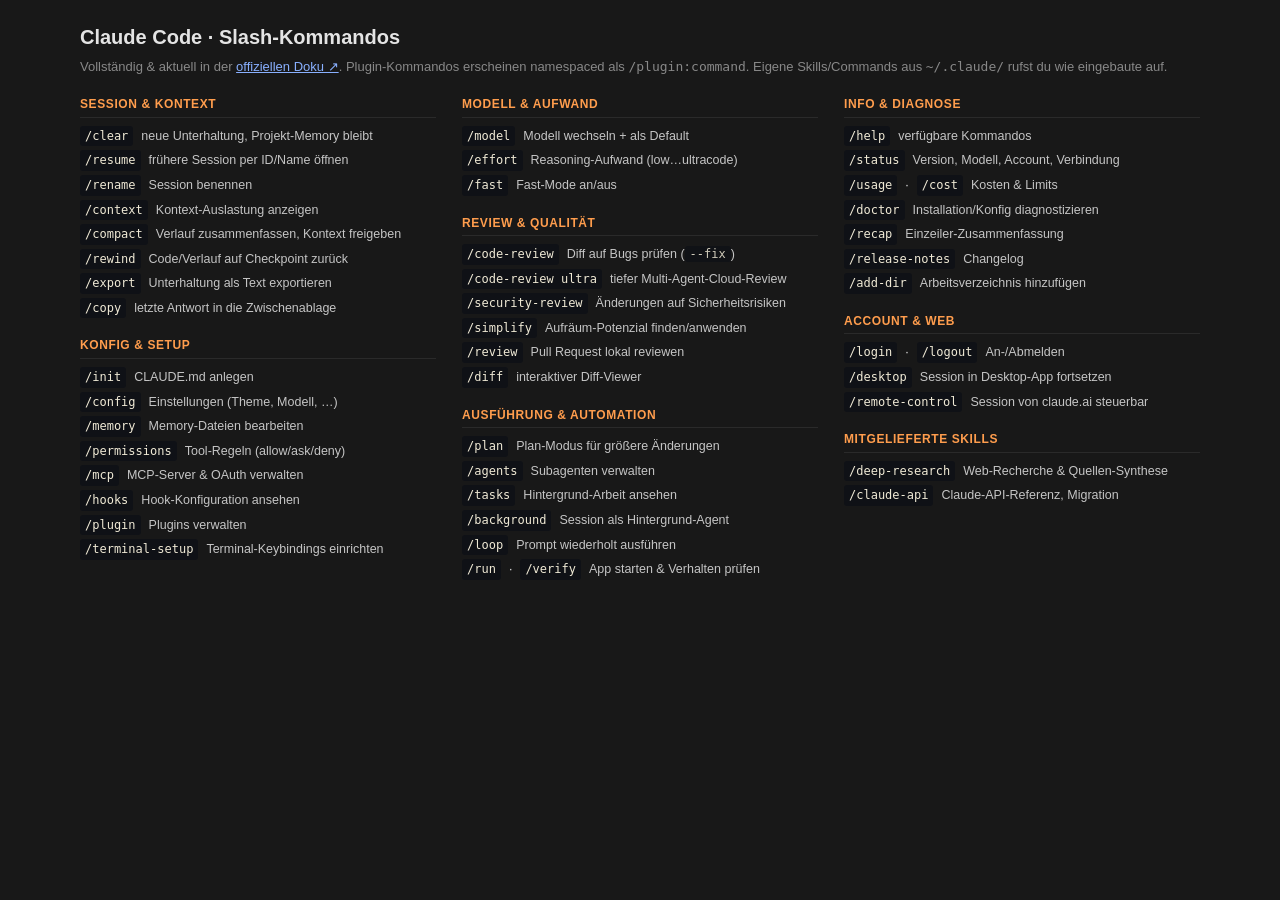
==== internal/srv/static/cheatsheet.html @ f9a64894 "Add per-session done marker with filter, and a slash-command cheatsheet tab" ====
<!doctype html>
<html lang="de">
<head>
<meta charset="utf-8">
<meta name="viewport" content="width=device-width, initial-scale=1">
<title>ccview · Claude Code Cheatsheet</title>
<link rel="stylesheet" href="style.css">
<style>
  body { padding: 22px 30px 40px; max-width: 1180px; margin: 0 auto; }
  h1 { font-size: 20px; margin: 0 0 4px; }
  .cheat-doc { font-size: 13px; color: var(--muted); margin: 0 0 18px; }
  .cheat-doc a { color: var(--link); }
  .cheat-cols { columns: 320px 3; column-gap: 26px; }
  .cheat-group { break-inside: avoid; margin: 0 0 16px; }
  .cheat-group h3 { font-size: 12px; text-transform: uppercase; letter-spacing: .05em;
    color: var(--prompt-accent); margin: 0 0 6px; border-bottom: 1px solid var(--border); padding-bottom: 3px; }
  .cheat-row { display: flex; gap: 8px; align-items: baseline; padding: 2px 0; font-size: 12.5px; }
  .cheat-row code { color: var(--strong-color); background: var(--code-bg); padding: 1px 5px;
    border-radius: 3px; white-space: nowrap; font-size: 12px; }
  .cheat-row span { color: var(--fg); opacity: .85; }
</style>
<script>document.documentElement.dataset.theme = localStorage.getItem("ccview.theme") || "dark";</script>
</head>
<body>
  <h1>Claude Code · Slash-Kommandos</h1>
  <p class="cheat-doc">Vollständig &amp; aktuell in der <a href="https://code.claude.com/docs/en/commands.md" target="_blank" rel="noopener">offiziellen Doku ↗</a>. Plugin-Kommandos erscheinen namespaced als <code>/plugin:command</code>. Eigene Skills/Commands aus <code>~/.claude/</code> rufst du wie eingebaute auf.</p>
  <div class="cheat-cols">
    <div class="cheat-group">
      <h3>Session &amp; Kontext</h3>
      <div class="cheat-row"><code>/clear</code><span>neue Unterhaltung, Projekt-Memory bleibt</span></div>
      <div class="cheat-row"><code>/resume</code><span>frühere Session per ID/Name öffnen</span></div>
      <div class="cheat-row"><code>/rename</code><span>Session benennen</span></div>
      <div class="cheat-row"><code>/context</code><span>Kontext-Auslastung anzeigen</span></div>
      <div class="cheat-row"><code>/compact</code><span>Verlauf zusammenfassen, Kontext freigeben</span></div>
      <div class="cheat-row"><code>/rewind</code><span>Code/Verlauf auf Checkpoint zurück</span></div>
      <div class="cheat-row"><code>/export</code><span>Unterhaltung als Text exportieren</span></div>
      <div class="cheat-row"><code>/copy</code><span>letzte Antwort in die Zwischenablage</span></div>
    </div>
    <div class="cheat-group">
      <h3>Konfig &amp; Setup</h3>
      <div class="cheat-row"><code>/init</code><span>CLAUDE.md anlegen</span></div>
      <div class="cheat-row"><code>/config</code><span>Einstellungen (Theme, Modell, …)</span></div>
      <div class="cheat-row"><code>/memory</code><span>Memory-Dateien bearbeiten</span></div>
      <div class="cheat-row"><code>/permissions</code><span>Tool-Regeln (allow/ask/deny)</span></div>
      <div class="cheat-row"><code>/mcp</code><span>MCP-Server &amp; OAuth verwalten</span></div>
      <div class="cheat-row"><code>/hooks</code><span>Hook-Konfiguration ansehen</span></div>
      <div class="cheat-row"><code>/plugin</code><span>Plugins verwalten</span></div>
      <div class="cheat-row"><code>/terminal-setup</code><span>Terminal-Keybindings einrichten</span></div>
    </div>
    <div class="cheat-group">
      <h3>Modell &amp; Aufwand</h3>
      <div class="cheat-row"><code>/model</code><span>Modell wechseln + als Default</span></div>
      <div class="cheat-row"><code>/effort</code><span>Reasoning-Aufwand (low…ultracode)</span></div>
      <div class="cheat-row"><code>/fast</code><span>Fast-Mode an/aus</span></div>
    </div>
    <div class="cheat-group">
      <h3>Review &amp; Qualität</h3>
      <div class="cheat-row"><code>/code-review</code><span>Diff auf Bugs prüfen (<code>--fix</code>)</span></div>
      <div class="cheat-row"><code>/code-review ultra</code><span>tiefer Multi-Agent-Cloud-Review</span></div>
      <div class="cheat-row"><code>/security-review</code><span>Änderungen auf Sicherheitsrisiken</span></div>
      <div class="cheat-row"><code>/simplify</code><span>Aufräum-Potenzial finden/anwenden</span></div>
      <div class="cheat-row"><code>/review</code><span>Pull Request lokal reviewen</span></div>
      <div class="cheat-row"><code>/diff</code><span>interaktiver Diff-Viewer</span></div>
    </div>
    <div class="cheat-group">
      <h3>Ausführung &amp; Automation</h3>
      <div class="cheat-row"><code>/plan</code><span>Plan-Modus für größere Änderungen</span></div>
      <div class="cheat-row"><code>/agents</code><span>Subagenten verwalten</span></div>
      <div class="cheat-row"><code>/tasks</code><span>Hintergrund-Arbeit ansehen</span></div>
      <div class="cheat-row"><code>/background</code><span>Session als Hintergrund-Agent</span></div>
      <div class="cheat-row"><code>/loop</code><span>Prompt wiederholt ausführen</span></div>
      <div class="cheat-row"><code>/run</code> · <code>/verify</code><span>App starten &amp; Verhalten prüfen</span></div>
    </div>
    <div class="cheat-group">
      <h3>Info &amp; Diagnose</h3>
      <div class="cheat-row"><code>/help</code><span>verfügbare Kommandos</span></div>
      <div class="cheat-row"><code>/status</code><span>Version, Modell, Account, Verbindung</span></div>
      <div class="cheat-row"><code>/usage</code> · <code>/cost</code><span>Kosten &amp; Limits</span></div>
      <div class="cheat-row"><code>/doctor</code><span>Installation/Konfig diagnostizieren</span></div>
      <div class="cheat-row"><code>/recap</code><span>Einzeiler-Zusammenfassung</span></div>
      <div class="cheat-row"><code>/release-notes</code><span>Changelog</span></div>
      <div class="cheat-row"><code>/add-dir</code><span>Arbeitsverzeichnis hinzufügen</span></div>
    </div>
    <div class="cheat-group">
      <h3>Account &amp; Web</h3>
      <div class="cheat-row"><code>/login</code> · <code>/logout</code><span>An-/Abmelden</span></div>
      <div class="cheat-row"><code>/desktop</code><span>Session in Desktop-App fortsetzen</span></div>
      <div class="cheat-row"><code>/remote-control</code><span>Session von claude.ai steuerbar</span></div>
    </div>
    <div class="cheat-group">
      <h3>Mitgelieferte Skills</h3>
      <div class="cheat-row"><code>/deep-research</code><span>Web-Recherche &amp; Quellen-Synthese</span></div>
      <div class="cheat-row"><code>/claude-api</code><span>Claude-API-Referenz, Migration</span></div>
    </div>
  </div>
</body>
</html>
---- internal/srv/static/style.css ----
/* ---------- Themes ---------- */
:root, [data-theme="dark"] {
  --bg: #181818;
  --fg: #e4e4e4;
  --muted: #888;
  --border: #2a2a2a;
  --user-bg: #1e212a;
  --user-border: #3a4458;
  --assistant-bg: #1c2421;
  --assistant-border: #2e4a3a;
  --tool-bg: #21222a;
  --tool-border: #3a3d4a;
  --tool-accent: #bda8f3;
  --result-bg: #14161b;
  --result-border: #282c36;
  --error-border: #7a3030;
  --error-badge-bg: #3a1818;
  --error-fg: #e37070;
  --success-fg: #7acb7a;
  --diff-minus: #d37070;
  --diff-plus: #7acb7a;
  --code-bg: #0f1116;
  --code-fg: #d6dae3;
  --panel-bg: #1f1f1f;
  --status-bg: #252525;
  --strong-color: #f0ead6;
  --link: #89b0ff;
  --highlight: #3a3a50;
  --prompt-accent: #ff9d4d;
  --assistant-accent: #4dd0d6;
}
[data-theme="light"] {
  --bg: #ffffff;
  --fg: #1a1a1a;
  --muted: #6a6a6a;
  --border: #e4e4e4;
  --user-bg: #f3f6fb;
  --user-border: #c8d5e8;
  --assistant-bg: #f3faf5;
  --assistant-border: #bbdac3;
  --tool-bg: #f3f3f7;
  --tool-border: #d4d8e0;
  --tool-accent: #6a3fcc;
  --result-bg: #fafafa;
  --result-border: #e0e0e0;
  --error-border: #e89090;
  --error-badge-bg: #fbe6e6;
  --error-fg: #a33030;
  --success-fg: #2e7d32;
  --diff-minus: #a33030;
  --diff-plus: #2e7d32;
  --code-bg: #f2f2f4;
  --code-fg: #2a2a2a;
  --panel-bg: #f7f7f7;
  --status-bg: #f0f0f0;
  --strong-color: #1a1a1a;
  --link: #2a5dc8;
  --highlight: #e8ecf5;
  --prompt-accent: #c2570c;
  --assistant-accent: #0e7c8a;
}
[data-theme="sepia"] {
  --bg: #f5edd6;
  --fg: #3b2e1e;
  --muted: #8a7758;
  --border: #d6c9a9;
  --user-bg: #ece2c4;
  --user-border: #c4a67e;
  --assistant-bg: #e8e2c4;
  --assistant-border: #a8a174;
  --tool-bg: #ecdfba;
  --tool-border: #c9b98a;
  --tool-accent: #6e4012;
  --result-bg: #efe6c8;
  --result-border: #c9b98a;
  --error-border: #b05050;
  --error-badge-bg: #e8cfc0;
  --error-fg: #8a2020;
  --success-fg: #4a6024;
  --diff-minus: #8a2020;
  --diff-plus: #4a6024;
  --code-bg: #e8dfc0;
  --code-fg: #3b2e1e;
  --panel-bg: #ece1be;
  --status-bg: #e6dcbe;
  --strong-color: #3b2e1e;
  --link: #7a3a10;
  --highlight: #d8c89a;
  --prompt-accent: #b14a0a;
  --assistant-accent: #1f6873;
}

/* ---------- Base ---------- */
:root { --toolbar-h: 36px; --favbar-h: 36px; --bottombar-h: 36px; --chrome-h: 72px; --sidebar-w: 220px; --notes-w: 380px; /* toolbar + favbar */ }
* { box-sizing: border-box; }
html, body { margin: 0; padding: 0; background: var(--bg); color: var(--fg); }
html { scroll-padding-top: calc(var(--chrome-h) + 12px); }
body {
  font: 14px/1.55 -apple-system, BlinkMacSystemFont, "Segoe UI", Roboto, sans-serif;
  transition: background 0.2s, color 0.2s;
}

/* ---------- Toolbar ---------- */
.toolbar {
  position: fixed; top: 0; left: 0; right: 0;
  height: var(--toolbar-h);
  display: flex; justify-content: space-between; align-items: center;
  gap: 12px;
  padding: 0 12px;
  background: var(--status-bg);
  border-bottom: 1px solid var(--border);
  z-index: 100;
  font-size: 11px;
}
.toolbar-left { display: flex; flex: 1; gap: 12px; align-items: center; }
.toolbar-center { display: flex; flex: 1; justify-content: center; align-items: center; }
.toolbar-right { display: flex; flex: 1; gap: 12px; align-items: center; justify-content: flex-end; position: relative; }

/* Burger menu */
.menu-toggle {
  background: transparent;
  border: 1px solid var(--border);
  color: var(--muted);
  padding: 3px 10px;
  border-radius: 4px;
  font-size: 14px;
  cursor: pointer;
  font-family: inherit;
  line-height: 1;
}
.menu-toggle:hover { color: var(--fg); border-color: var(--fg); }
.menu-toggle.open { color: var(--fg); border-color: var(--fg); }
.menu-items {
  position: absolute;
  top: calc(var(--toolbar-h) + 2px);
  right: 0;
  background: var(--status-bg);
  border: 1px solid var(--border);
  border-radius: 6px;
  box-shadow: 0 6px 16px rgba(0,0,0,0.25);
  min-width: 200px;
  z-index: 200;
  display: none;
}
.menu-items.open { display: block; }
.menu-items button {
  display: block;
  width: 100%;
  text-align: left;
  padding: 8px 14px;
  background: none;
  border: none;
  color: var(--fg);
  cursor: pointer;
  font-family: inherit;
  font-size: 12px;
}
.menu-items button:hover { background: var(--highlight); }
.menu-items .sep { height: 1px; background: var(--border); margin: 2px 0; }

.brand-stats { color: var(--muted); font-size: 10px; margin-left: 4px; }

/* Search bar */
.searchbar {
  position: fixed;
  top: calc(var(--chrome-h) + 2px);
  left: 240px;
  right: 24px;
  max-width: 620px;
  display: flex;
  align-items: center;
  gap: 8px;
  padding: 8px 12px;
  background: var(--status-bg);
  border: 1px solid var(--border);
  border-radius: 6px;
  z-index: 90;
  box-shadow: 0 6px 20px rgba(0,0,0,0.25);
}
.searchbar[hidden] { display: none; }
body.sp-collapsed .searchbar { left: 48px; }
.searchbar input {
  flex: 1;
  background: var(--bg);
  border: 1px solid var(--border);
  color: var(--fg);
  padding: 5px 10px;
  border-radius: 4px;
  font-family: inherit;
  font-size: 13px;
  outline: none;
}
.searchbar input:focus { border-color: var(--tool-accent); }
.searchbar .count { color: var(--muted); font-size: 11px; min-width: 70px; text-align: right; }
.searchbar button {
  background: none; border: 1px solid var(--border); color: var(--muted);
  cursor: pointer; font-size: 14px; padding: 2px 8px; border-radius: 3px;
  font-family: inherit; line-height: 1;
}
.searchbar button:hover { color: var(--fg); border-color: var(--fg); }

/* Jump-to-live pill */
.jump-live {
  position: fixed;
  bottom: calc(var(--bottombar-h) + 14px);
  right: 28px;
  background: var(--tool-accent);
  color: #111;
  border: none;
  padding: 8px 16px;
  border-radius: 999px;
  cursor: pointer;
  z-index: 90;
  font-size: 12px;
  font-weight: 600;
  font-family: inherit;
  box-shadow: 0 6px 16px rgba(0,0,0,0.3);
  display: none;
}
.jump-live.visible { display: block; }
[data-theme="light"] .jump-live { color: #fff; }
[data-theme="sepia"] .jump-live { color: #fff; }

/* Prompt filter input */
.prompt-filter {
  display: block;
  width: calc(100% - 16px);
  margin: 0 8px 8px 8px;
  padding: 4px 8px;
  background: var(--bg);
  border: 1px solid var(--border);
  color: var(--fg);
  border-radius: 4px;
  font-family: inherit;
  font-size: 11px;
  outline: none;
}
.prompt-filter:focus { border-color: var(--tool-accent); }

/* Modal (about) */
.modal { position: fixed; inset: 0; z-index: 300; }
.modal[hidden] { display: none; }
.modal-backdrop { position: absolute; inset: 0; background: rgba(0,0,0,0.55); }
.modal-body {
  position: relative;
  max-width: 440px;
  margin: 14vh auto 0;
  background: var(--bg);
  border: 1px solid var(--border);
  border-radius: 10px;
  padding: 22px 26px 18px;
  box-shadow: 0 20px 60px rgba(0,0,0,0.5);
}
.modal-body h2 { margin: 0 0 4px 0; font-size: 18px; }
.modal-body h2 .ver { color: var(--muted); font-size: 12px; font-weight: 400; margin-left: 6px; }
.modal-body p { margin: 10px 0; font-size: 13px; }
.modal-body ul { list-style: none; padding: 0; margin: 10px 0 14px 0; }
.modal-body ul li {
  margin: 4px 0;
  font-family: ui-monospace, SFMono-Regular, Menlo, Monaco, monospace;
  font-size: 12px;
}
.modal-body ul li a { color: var(--link); text-decoration: none; }
.modal-body ul li a:hover { text-decoration: underline; }
.modal-body .modal-license { color: var(--muted); font-size: 11px; margin-top: 14px; }
.modal-body .modal-close {
  margin-top: 12px;
  background: var(--tool-accent);
  color: #101010;
  border: none;
  padding: 6px 14px;
  border-radius: 4px;
  cursor: pointer;
  font-size: 12px;
  font-weight: 600;
  font-family: inherit;
}
[data-theme="light"] .modal-body .modal-close,
[data-theme="sepia"] .modal-body .modal-close { color: #fff; }
.brand { font-weight: 600; letter-spacing: 0.04em; color: var(--muted); }
.theme-switch { display: inline-flex; gap: 4px; }
.theme-switch button {
  background: transparent;
  border: 1px solid var(--border);
  color: var(--muted);
  padding: 3px 10px;
  border-radius: 4px;
  font-size: 11px;
  cursor: pointer;
  font-family: inherit;
  letter-spacing: 0.02em;
}
.theme-switch button:hover { color: var(--fg); border-color: var(--fg); }
.theme-switch button.active { color: var(--fg); background: var(--bg); border-color: var(--fg); }
.status { color: var(--muted); letter-spacing: 0.04em; }
.status.ok { color: var(--success-fg); }
.status.err { color: var(--error-fg); }

/* ---------- Side panel (prompt index) ---------- */
.sidepanel {
  position: fixed;
  top: var(--toolbar-h); left: 0; bottom: 0;
  width: var(--sidebar-w);
  background: var(--panel-bg);
  border-right: 1px solid var(--border);
  overflow-y: auto;
  padding: 10px 6px;
  font-size: 12px;
  transition: width 0.15s;
}
body.sp-collapsed .sidepanel { width: 28px; padding: 10px 2px; overflow: hidden; }
body.sp-collapsed .sidepanel h2,
body.sp-collapsed .sidepanel #promptList { display: none; }
.sidepanel-toggle {
  display: block;
  width: 100%;
  background: none;
  border: none;
  color: var(--muted);
  cursor: pointer;
  font-size: 14px;
  padding: 2px 0 8px 0;
  font-family: inherit;
  line-height: 1;
}
.sidepanel-toggle:hover { color: var(--fg); }
.sidepanel h2 {
  font-size: 10px;
  text-transform: uppercase;
  letter-spacing: 0.08em;
  color: var(--muted);
  margin: 0 0 8px 10px;
  font-weight: 600;
}
.sidepanel-tabs {
  display: flex;
  gap: 2px;
  padding: 0 6px 8px 6px;
  border-bottom: 1px solid var(--border);
  margin-bottom: 6px;
}
.sidepanel-tabs button {
  flex: 1;
  background: transparent;
  border: 1px solid var(--border);
  color: var(--muted);
  padding: 4px 6px;
  border-radius: 4px;
  font-size: 10px;
  cursor: pointer;
  font-family: inherit;
  letter-spacing: 0.04em;
  text-transform: uppercase;
}
.sidepanel-tabs button:hover { color: var(--fg); }
.sidepanel-tabs button.active {
  color: var(--fg);
  background: var(--bg);
  border-color: var(--fg);
}
.session-item {
  display: block;
  padding: 6px 10px;
  color: var(--fg);
  text-decoration: none;
  border-radius: 4px;
  font-size: 11px;
  line-height: 1.4;
  margin-bottom: 4px;
  border: 1px solid transparent;
}
.session-item { cursor: pointer; }
.session-item:hover { background: var(--highlight); }
.session-item.current { border-color: var(--tool-accent); }
.session-item.today { box-shadow: 0 0 0 1px var(--success-fg) inset; }
.session-item.today.current { box-shadow: 0 0 0 1px var(--tool-accent) inset; }
.session-item .session-id {
  font-family: ui-monospace, SFMono-Regular, Menlo, Monaco, monospace;
  color: var(--muted);
  font-size: 10px;
  display: flex; justify-content: space-between;
}
.session-item .session-id .current-badge {
  color: var(--tool-accent);
  font-weight: 600;
}
.session-item .session-preview {
  margin-top: 2px;
  white-space: nowrap;
  overflow: hidden;
  text-overflow: ellipsis;
}
.session-item .session-date {
  color: var(--muted);
  font-size: 10px;
  margin-top: 2px;
}
body.sp-collapsed .sidepanel-tabs { display: none; }

/* ---------- Favorites bar ---------- */
.favbar {
  position: fixed;
  top: var(--toolbar-h);
  left: var(--sidebar-w);
  right: 0;
  height: var(--favbar-h);
  display: flex;
  gap: 6px;
  padding: 4px 10px;
  background: var(--panel-bg);
  border-bottom: 1px solid var(--border);
  z-index: 50;
  overflow-x: auto;
  align-items: center;
  transition: left 0.15s;
}
body.sp-collapsed .favbar { left: 28px; }
.favbar-empty { color: var(--muted); font-size: 11px; font-style: italic; }
.fav-chip {
  display: inline-flex;
  align-items: center;
  gap: 6px;
  padding: 3px 4px 3px 10px;
  background: var(--tool-bg);
  border: 1px solid var(--tool-border);
  border-radius: 999px;
  font-size: 11px;
  cursor: pointer;
  white-space: nowrap;
  max-width: 240px;
  flex: 0 0 auto;
}
.fav-chip:hover { border-color: var(--fg); }
.fav-chip.active { border-color: var(--tool-accent); background: var(--bg); }
.fav-chip.updated {
  background: #c8f0c8;
  color: #1a1a1a;
  border-color: #6fb96f;
}
[data-theme="light"] .fav-chip.updated { background: #d6f5d6; }
[data-theme="sepia"] .fav-chip.updated { background: #d0e8a8; color: #3b2e1e; border-color: #7a9a48; }
.fav-chip .fav-short {
  font-family: ui-monospace, SFMono-Regular, Menlo, Monaco, monospace;
  color: var(--muted);
}
.fav-chip.updated .fav-short { color: #2a2a2a; }
.fav-chip .fav-body {
  overflow: hidden;
  text-overflow: ellipsis;
  max-width: 140px;
}
.fav-chip .fav-unpin {
  background: none;
  border: none;
  color: var(--muted);
  cursor: pointer;
  font-size: 14px;
  padding: 0 4px;
  line-height: 1;
  border-radius: 50%;
}
.fav-chip .fav-unpin:hover { color: var(--error-fg); background: rgba(0,0,0,0.08); }
[data-theme="light"] .fav-chip .fav-unpin:hover { background: rgba(0,0,0,0.06); }

/* Pin + main buttons on session-item */
.session-item { position: relative; padding-right: 52px; }
.session-item .pin-btn,
.session-item .main-btn {
  position: absolute;
  top: 4px;
  background: none;
  border: none;
  color: var(--muted);
  cursor: pointer;
  font-size: 14px;
  line-height: 1;
  padding: 2px 4px;
  border-radius: 3px;
}
.session-item .pin-btn  { right: 6px; }
.session-item .main-btn { right: 30px; }
.session-item .pin-btn:hover  { color: var(--tool-accent); }
.session-item .main-btn:hover { color: #5bb6e8; }
.session-item .pin-btn.pinned { color: var(--tool-accent); }
.session-item .main-btn.active { color: #5bb6e8; }
.session-item.is-main {
  border-color: #5bb6e8;
  box-shadow: 0 0 0 1px #5bb6e8 inset;
}

/* ---------- Hover popup ---------- */
.popup {
  position: fixed;
  background: var(--status-bg);
  color: var(--fg);
  border: 1px solid var(--border);
  padding: 10px 12px;
  border-radius: 6px;
  box-shadow: 0 6px 20px rgba(0,0,0,0.25);
  max-width: 420px;
  min-width: 220px;
  font-size: 12px;
  line-height: 1.5;
  z-index: 200;
  pointer-events: none;
  white-space: pre-wrap;
  word-break: break-word;
  display: none;
}
.popup.visible { display: block; }
.popup .popup-meta {
  color: var(--muted);
  font-size: 10px;
  text-transform: uppercase;
  letter-spacing: 0.06em;
  margin-bottom: 6px;
  display: flex;
  justify-content: space-between;
}
.popup .popup-body { color: var(--fg); }
.popup .popup-cmd {
  margin-top: 8px;
  padding: 6px 8px;
  background: var(--code-bg);
  border: 1px solid var(--border);
  border-radius: 4px;
  font-family: ui-monospace, SFMono-Regular, Menlo, Monaco, monospace;
  font-size: 11px;
  color: var(--code-fg);
}

/* Session-item refinements for the flat multi-project list */
.session-item .session-project {
  color: var(--muted);
  font-size: 10px;
  font-family: ui-monospace, SFMono-Regular, Menlo, Monaco, monospace;
  margin-top: 2px;
  white-space: nowrap;
  overflow: hidden;
  text-overflow: ellipsis;
}
.session-item.same-project .session-project { color: var(--tool-accent); }
.sidepanel-item {
  display: block;
  padding: 5px 10px;
  color: var(--fg);
  text-decoration: none;
  border-radius: 4px;
  white-space: nowrap;
  overflow: hidden;
  text-overflow: ellipsis;
  font-family: ui-monospace, SFMono-Regular, Menlo, Monaco, monospace;
  font-size: 11px;
  line-height: 1.5;
}
.sidepanel-item:hover { background: var(--highlight); }
.sidepanel-item .num { color: var(--muted); margin-right: 8px; }
.sidepanel-empty { color: var(--muted); padding: 10px; font-style: italic; font-size: 11px; }

/* ---------- Events ---------- */
.container {
  max-width: 860px;
  margin: 0 auto 0 var(--sidebar-w);
  padding: calc(var(--chrome-h) + 12px) 24px calc(var(--bottombar-h) + 32px);
  transition: margin-left 0.15s;
}
body.sp-collapsed .container { margin-left: 28px; }

/* Bottom command bar */
.bottombar {
  position: fixed;
  bottom: 0; left: var(--sidebar-w); right: 0;
  height: var(--bottombar-h);
  display: flex;
  gap: 6px;
  padding: 0 12px;
  background: var(--status-bg);
  border-top: 1px solid var(--border);
  align-items: center;
  z-index: 80;
  font-size: 11px;
  transition: left 0.15s;
}
body.sp-collapsed .bottombar { left: 28px; }
.bottombar button {
  background: transparent;
  border: 1px solid var(--border);
  color: var(--muted);
  padding: 3px 10px;
  border-radius: 4px;
  font-size: 11px;
  cursor: pointer;
  font-family: inherit;
  line-height: 1;
}
.bottombar button:hover { color: var(--fg); border-color: var(--fg); }
.bottombar button.active { color: var(--tool-accent); border-color: var(--tool-accent); }
.bottombar .spacer { flex: 1; }
.bottombar .hint { color: var(--muted); font-size: 10px; }
.event {
  margin-bottom: 22px;
  padding: 14px 18px;
  border-radius: 10px;
  border: 1px solid var(--border);
  scroll-margin-top: calc(var(--chrome-h) + 12px);
}
.event.user { background: var(--user-bg); border-color: var(--user-border); }
.event.assistant { background: var(--assistant-bg); border-color: var(--assistant-border); }
.event.user.prompt {
  border-left: 6px solid var(--prompt-accent);
  padding-left: 12px;
}
.event.user.prompt .event-label {
  color: var(--prompt-accent);
  font-weight: 700;
}
.event.user.tool-context {
  background: var(--result-bg);
  border-color: var(--border);
  opacity: 0.9;
}
.event.user.tool-context .event-label {
  color: var(--muted);
  font-style: italic;
  text-transform: none;
  letter-spacing: 0;
}
.event.assistant {
  border-left: 6px solid var(--assistant-accent);
  padding-left: 12px;
}
.event.assistant .event-label {
  color: var(--assistant-accent);
  font-weight: 700;
}
.event-header {
  font-size: 10px;
  color: var(--muted);
  text-transform: uppercase;
  letter-spacing: 0.08em;
  margin-bottom: 10px;
  display: flex;
  justify-content: space-between;
  align-items: center;
  gap: 8px;
}
.event-label { flex: 0 0 auto; }
.event-header .prompt-num {
  color: var(--tool-accent);
  font-weight: 700;
  font-family: ui-monospace, SFMono-Regular, Menlo, Monaco, monospace;
  margin-right: 6px;
}
.event-header .event-right {
  display: flex;
  align-items: center;
  gap: 8px;
  flex: 0 0 auto;
}
.event-copy {
  background: transparent;
  border: 1px solid transparent;
  color: var(--muted);
  cursor: pointer;
  font-size: 10px;
  letter-spacing: 0.04em;
  text-transform: uppercase;
  padding: 2px 6px;
  border-radius: 3px;
  font-family: inherit;
  line-height: 1;
}
.event-copy:hover { color: var(--fg); border-color: var(--border); }
.event-copy.copied { color: var(--success-fg); border-color: var(--success-fg); }

.block { margin: 10px 0; }
.block:first-child { margin-top: 0; }
.block:last-child { margin-bottom: 0; }

.block.text, .block.user_prompt {
  white-space: pre-wrap;
  word-break: break-word;
}
.block.text p, .block.user_prompt p { margin: 0.5em 0; }
.block.text p:first-child, .block.user_prompt p:first-child { margin-top: 0; }
.block.text p:last-child, .block.user_prompt p:last-child { margin-bottom: 0; }

.block.text code, .block.user_prompt code, .block.thinking code {
  font-family: ui-monospace, SFMono-Regular, Menlo, Monaco, monospace;
  font-size: 12.5px;
  background: var(--code-bg);
  border: 1px solid var(--border);
  border-radius: 4px;
  padding: 1px 5px;
}
.block.text pre, .block.user_prompt pre, .block.thinking pre {
  background: var(--code-bg);
  border: 1px solid var(--border);
  border-radius: 6px;
  padding: 10px 12px;
  overflow-x: auto;
  margin: 10px 0;
  font-family: ui-monospace, SFMono-Regular, Menlo, Monaco, monospace;
  font-size: 12.5px;
  color: var(--code-fg);
}
.block.text pre code, .block.user_prompt pre code, .block.thinking pre code {
  background: none; border: none; padding: 0; font-size: inherit;
}

/* Markdown elements inside text / user_prompt blocks */
.block.text h1, .block.user_prompt h1,
.block.text h2, .block.user_prompt h2,
.block.text h3, .block.user_prompt h3,
.block.text h4, .block.user_prompt h4,
.block.text h5, .block.user_prompt h5,
.block.text h6, .block.user_prompt h6 {
  font-weight: 600;
  margin: 0.6em 0 0.3em 0;
  line-height: 1.3;
}
.block.text h1, .block.user_prompt h1 { font-size: 1.35em; }
.block.text h2, .block.user_prompt h2 { font-size: 1.2em; }
.block.text h3, .block.user_prompt h3 { font-size: 1.08em; }
.block.text h4, .block.user_prompt h4,
.block.text h5, .block.user_prompt h5,
.block.text h6, .block.user_prompt h6 { font-size: 1em; }
.block.text :first-child, .block.user_prompt :first-child { margin-top: 0; }
.block.text :last-child, .block.user_prompt :last-child { margin-bottom: 0; }
.block.text ul, .block.text ol,
.block.user_prompt ul, .block.user_prompt ol {
  margin: 0.4em 0;
  padding-left: 24px;
}
.block.text li, .block.user_prompt li { margin: 0.2em 0; }
.block.text blockquote, .block.user_prompt blockquote {
  border-left: 3px solid var(--border);
  margin: 0.5em 0;
  padding: 2px 12px;
  color: var(--muted);
}
.block.text a, .block.user_prompt a { color: var(--link); }
.block.text hr, .block.user_prompt hr {
  border: none;
  border-top: 1px solid var(--border);
  margin: 0.8em 0;
}
.block.text del, .block.user_prompt del { color: var(--muted); }

.block.thinking {
  opacity: 0.65;
  font-style: italic;
  border-left: 2px solid var(--muted);
  padding-left: 12px;
  font-size: 13px;
  white-space: pre-wrap;
  word-break: break-word;
}

.block.tool_use {
  background: var(--tool-bg);
  border: 1px solid var(--tool-border);
  border-radius: 8px;
  padding: 10px 12px;
  font-family: ui-monospace, SFMono-Regular, Menlo, Monaco, monospace;
  font-size: 12.5px;
}
.block.tool_use .tool-name {
  color: var(--tool-accent);
  font-weight: 600;
  margin-bottom: 6px;
  font-size: 12px;
  letter-spacing: 0.02em;
}
.block.tool_use pre { margin: 0; white-space: pre-wrap; word-break: break-word; color: var(--code-fg); }
.block.tool_use .kv { color: var(--muted); }
.block.tool_use .diff-minus { color: var(--diff-minus); }
.block.tool_use .diff-plus { color: var(--diff-plus); }

.block.tool_result {
  background: var(--result-bg);
  border: 1px solid var(--result-border);
  border-radius: 8px;
  padding: 10px 12px;
  font-family: ui-monospace, SFMono-Regular, Menlo, Monaco, monospace;
  font-size: 12.5px;
  color: var(--code-fg);
}
.block.tool_result pre { margin: 0; white-space: pre-wrap; word-break: break-word; color: inherit; }
.block.tool_result.is-error { border-color: var(--error-border); }
.block.tool_result .error-badge {
  display: inline-block;
  margin-bottom: 4px;
  padding: 1px 6px;
  background: var(--error-badge-bg);
  color: var(--error-fg);
  border-radius: 3px;
  font-size: 10px;
  text-transform: uppercase;
  letter-spacing: 0.05em;
}

/* ---------- Per-block clamp ---------- */
.block-content { position: relative; }
.block-content.clamped {
  max-height: calc(var(--clamp-lines, 3) * 1.55em);
  overflow: hidden;
}
.block.tool_use .block-content.clamped,
.block.tool_result .block-content.clamped {
  /* extra slack for blocks with vertical padding around content */
  max-height: calc(var(--clamp-lines, 3) * 1.55em + 0.4em);
}
.more-btn {
  display: inline-block;
  margin-top: 6px;
  background: transparent;
  border: 1px solid var(--border);
  color: var(--muted);
  cursor: pointer;
  padding: 1px 8px;
  border-radius: 3px;
  font-size: 10px;
  font-family: inherit;
  letter-spacing: 0.04em;
  text-transform: uppercase;
  line-height: 1.6;
}
.more-btn:hover { color: var(--fg); border-color: var(--fg); }

.empty {
  color: var(--muted); text-align: center; margin-top: 60px;
  font-style: italic;
}
strong { color: var(--strong-color); }
a { color: var(--link); }

@media (max-width: 720px) {
  .sidepanel { position: static; width: auto; height: 160px; border-right: none; border-bottom: 1px solid var(--border); margin-top: 40px; }
  .container { margin-left: auto; padding-top: 12px; }
}

/* prompt sort toggle */
.sort-toggle {
  background: none; border: none; cursor: pointer; color: inherit;
  font-size: 0.8em; opacity: 0.55; padding: 0 4px; vertical-align: middle;
  line-height: 1;
}
.sort-toggle:hover { opacity: 0.9; }
.sort-toggle.active { opacity: 1; font-weight: bold; }
#promptList.reversed { display: flex; flex-direction: column-reverse; }

/* prompt panel head: title + sort toggle on one row */
.panel-head { display: flex; align-items: center; gap: 6px; }
.panel-head h2 { margin: 0; }

/* copy session id button */
.session-copyid { background:none; border:none; cursor:pointer; color:inherit; opacity:0.45; font-size:0.85em; padding:0 3px; }
.session-copyid:hover { opacity:1; }

/* session context menu */
.ctxmenu { position: fixed; z-index: 1000; background: var(--panel-bg); color: var(--fg); border: 1px solid var(--border); border-radius: 6px; padding: 4px; min-width: 160px; box-shadow: 0 6px 20px rgba(0,0,0,.45); display: flex; flex-direction: column; }
.ctxmenu button { background: none; border: none; text-align: left; padding: 6px 10px; cursor: pointer; color: inherit; border-radius: 4px; font-size: 0.92em; }
.ctxmenu button:hover { background: var(--border); }
.session-named { font-style: italic; }

/* fix: hidden attribute must win over display:flex */
.ctxmenu[hidden] { display: none; }

/* mini-burger per session (appears on hover/focus) */
.session-item { position: relative; }
.session-burger {
  position: absolute; top: 4px; right: 6px;
  background: var(--panel-bg); border: 1px solid var(--border);
  cursor: pointer; color: var(--fg); opacity: 0;
  font-size: 11px; line-height: 1; padding: 1px 5px; border-radius: 3px;
  transition: opacity .12s;
}
.session-item:hover .session-burger,
.session-item.current .session-burger { opacity: 0.65; }
.session-burger:hover { opacity: 1; }

/* context menu separator */
.ctxmenu .ctxsep { height: 1px; background: var(--border); margin: 4px 2px; }

/* sidebar resize handle */
.sidebar-resize {
  position: fixed; top: var(--toolbar-h); bottom: 0;
  left: calc(var(--sidebar-w) - 3px); width: 6px;
  cursor: col-resize; z-index: 60; transition: background .1s;
}
.sidebar-resize:hover { background: var(--tool-accent); opacity: .5; }
body.sp-collapsed .sidebar-resize { display: none; }

/* session groups */
.session-group-head { display:flex; align-items:center; gap:6px; padding:4px 8px; margin-top:8px;
  font-size:10px; text-transform:uppercase; letter-spacing:.05em; color:var(--muted); }
.session-group-head.collapsible { cursor:pointer; }
.session-group-head .grp-label { flex:1; overflow:hidden; text-overflow:ellipsis; white-space:nowrap; }
.session-group-head .grp-count { opacity:.55; }
.session-group-head .grp-caret { font-size:9px; transition:transform .12s; display:inline-block; }
.session-group-head.collapsed .grp-caret { transform:rotate(-90deg); }
.session-group-head.collapsible:hover .grp-label { color:var(--fg); }

/* notes floater */
.notes-floater { position: fixed; top: 80px; right: 24px; width: 380px; height: 320px; z-index: 200;
  background: var(--panel-bg); border: 1px solid var(--border); border-radius: 8px;
  box-shadow: 0 8px 30px rgba(0,0,0,.5); display: flex; flex-direction: column;
  min-width: 240px; min-height: 160px; resize: both; overflow: hidden; }
.notes-head { display: flex; align-items: center; gap: 6px; padding: 6px 8px; cursor: move;
  border-bottom: 1px solid var(--border); }
.notes-floater.pinned .notes-head { cursor: default; }
.notes-title { flex: 1; font-size: 11px; color: var(--muted); overflow: hidden; text-overflow: ellipsis; white-space: nowrap; }
.notes-tools button { background: none; border: none; cursor: pointer; color: var(--fg); opacity: .65; font-size: 13px; padding: 0 3px; }
.notes-tools button:hover { opacity: 1; }
.notes-floater textarea { flex: 1; border: none; resize: none; outline: none; background: transparent;
  color: var(--fg); padding: 10px; font-family: ui-monospace, monospace; font-size: 12px; line-height: 1.5; }
.notes-floater.pinned { top: var(--chrome-h); right: 0; bottom: var(--bottombar-h); height: auto; width: var(--notes-w); border-radius: 0; resize: none; }
body.notes-pinned .container { margin-right: var(--notes-w); }
.notes-resize { position: absolute; left: 0; top: 0; bottom: 0; width: 6px; cursor: ew-resize; display: none; z-index: 3; }
.notes-floater.pinned .notes-resize { display: block; }
.notes-floater.pinned .notes-resize:hover { background: #4a9eff; opacity: .6; }

/* Notizen-Button in der Toolbar */
.notes-btn { background: none; border: 1px solid var(--border); color: var(--fg); cursor: pointer;
  border-radius: 4px; padding: 2px 8px; font-size: 12px; }
.notes-btn:hover, .notes-btn.active { background: var(--border); }
/* EasyMDE inside the notes floater */
.notes-floater .EasyMDEContainer { flex: 1; display: flex; flex-direction: column; min-height: 0; }
.notes-floater .EasyMDEContainer .CodeMirror { flex: 1; min-height: 0; border: none; background: #fff; color: #1e1e1e; font-size: 12px; }
.notes-floater .editor-toolbar { border: none; border-bottom: 1px solid var(--border); background: var(--panel-bg); }
.notes-floater .editor-toolbar button { color: var(--fg); border-color: transparent; }
.notes-floater .editor-toolbar button:hover, .notes-floater .editor-toolbar button.active { background: var(--border); border-color: var(--border); }
.notes-floater .editor-preview, .notes-floater .editor-preview-side { background: #fff; color: #1e1e1e; }
.notes-floater .CodeMirror-cursor { border-left-color: #1e1e1e; }
/* notes floater: hidden must win over display:flex */
.notes-floater[hidden] { display: none; }

/* Settings dialog */
.settings-sub { margin: 14px 0 4px; font-size: 13px; opacity: .9; }
.settings-hint { font-size: 12px; opacity: .7; margin: 4px 0; }
.settings-paths { width: 100%; box-sizing: border-box; font-family: monospace; font-size: 12px;
  background: var(--panel-bg); color: var(--fg); border: 1px solid var(--border); border-radius: 4px; padding: 6px; resize: vertical; }
.settings-paths-save { margin: 6px 0 4px; padding: 4px 10px; font-size: 12px;
  background: var(--border); color: var(--fg); border: 1px solid var(--border); border-radius: 4px; cursor: pointer; }
.settings-projects { display: flex; flex-direction: column; gap: 4px; max-height: 240px; overflow-y: auto; margin: 4px 0; }
.settings-proj-row { display: flex; align-items: center; gap: 6px; }
.settings-ord { width: 22px; padding: 2px 0; background: var(--panel-bg); color: var(--fg); border: 1px solid var(--border); border-radius: 4px; cursor: pointer; }
.settings-ord:disabled { opacity: .3; cursor: default; }
.settings-proj-name { flex: 1; min-width: 0; padding: 3px 6px; background: var(--panel-bg); color: var(--fg); border: 1px solid var(--border); border-radius: 4px; font-size: 12px; }
.settings-proj-vis { display: flex; align-items: center; gap: 3px; font-size: 11px; opacity: .8; white-space: nowrap; }

/* Done-Marker pro Session */
.session-item.session-done { opacity: .5; }
.session-item.session-done:hover { opacity: .8; }
.session-item.session-done .session-id::before { content: "✓ "; color: var(--success-fg); font-weight: 700; }
body.hide-done .session-item.session-done { display: none; }
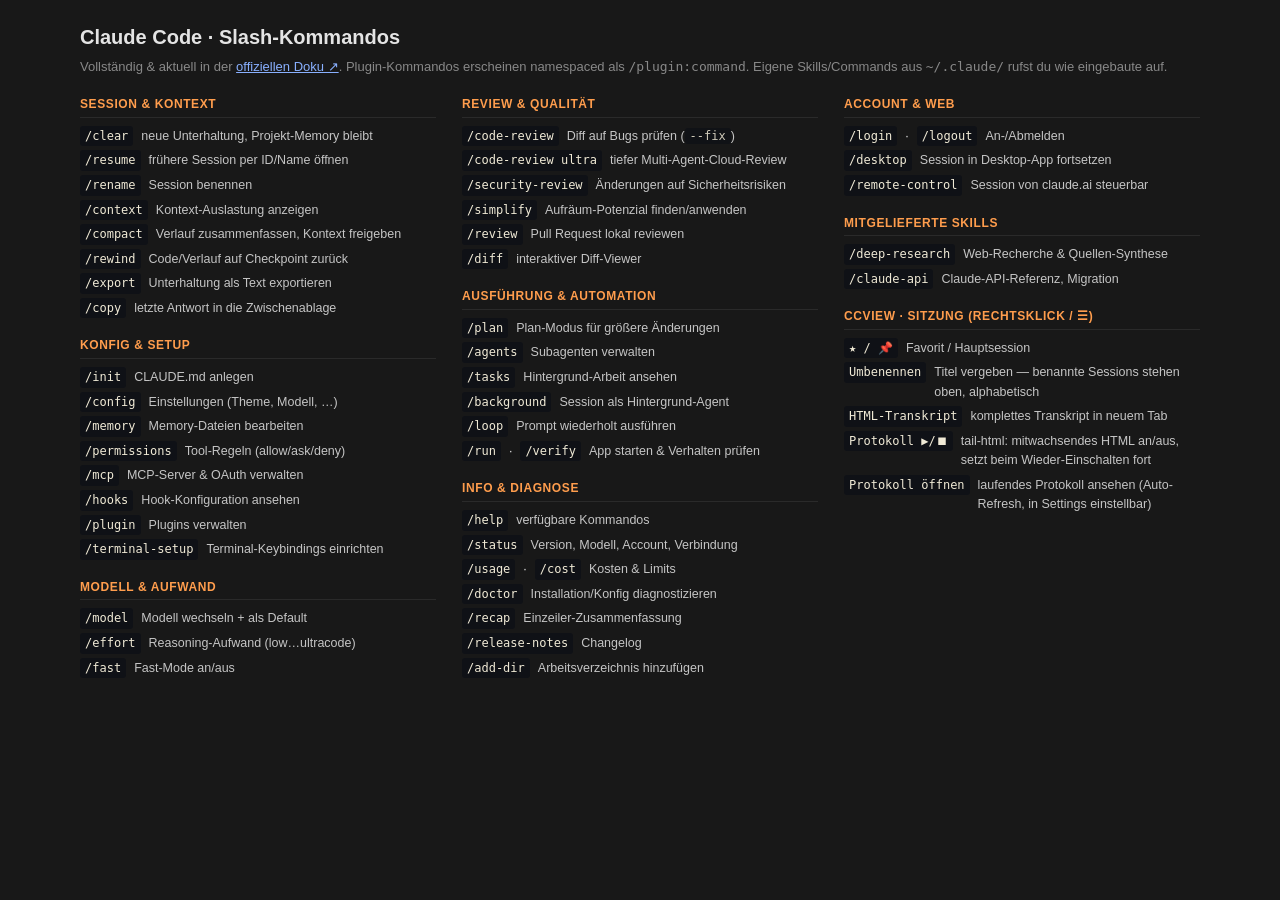
==== commit b80df775: "sidebar hover popup: show session start and last-event date/time; update README, cheatsheet, changel" ====
--- a/internal/srv/static/cheatsheet.html
+++ b/internal/srv/static/cheatsheet.html
@@ -23,7 +23,7 @@
 </head>
 <body>
   <h1>Claude Code · Slash-Kommandos</h1>
-  <p class="cheat-doc">Vollständig &amp; aktuell in der <a href="https://code.claude.com/docs/en/commands.md" target="_blank" rel="noopener">offiziellen Doku ↗</a>. Plugin-Kommandos erscheinen namespaced als <code>/plugin:command</code>. Eigene Skills/Commands aus <code>~/.claude/</code> rufst du wie eingebaute auf.</p>
+  <p class="cheat-doc">Vollständig &amp; aktuell in der <a href="https://code.claude.com/docs/en/commands" target="_blank" rel="noopener">offiziellen Doku ↗</a>. Plugin-Kommandos erscheinen namespaced als <code>/plugin:command</code>. Eigene Skills/Commands aus <code>~/.claude/</code> rufst du wie eingebaute auf.</p>
   <div class="cheat-cols">
     <div class="cheat-group">
       <h3>Session &amp; Kontext</h3>
@@ -92,6 +92,14 @@
       <div class="cheat-row"><code>/deep-research</code><span>Web-Recherche &amp; Quellen-Synthese</span></div>
       <div class="cheat-row"><code>/claude-api</code><span>Claude-API-Referenz, Migration</span></div>
     </div>
+    <div class="cheat-group">
+      <h3>ccview · Sitzung (Rechtsklick / ☰)</h3>
+      <div class="cheat-row"><code>★ / 📌</code><span>Favorit / Hauptsession</span></div>
+      <div class="cheat-row"><code>Umbenennen</code><span>Titel vergeben — benannte Sessions stehen oben, alphabetisch</span></div>
+      <div class="cheat-row"><code>HTML-Transkript</code><span>komplettes Transkript in neuem Tab</span></div>
+      <div class="cheat-row"><code>Protokoll ▶/⏹</code><span>tail-html: mitwachsendes HTML an/aus, setzt beim Wieder-Einschalten fort</span></div>
+      <div class="cheat-row"><code>Protokoll öffnen</code><span>laufendes Protokoll ansehen (Auto-Refresh, in Settings einstellbar)</span></div>
+    </div>
   </div>
 </body>
 </html>
--- a/internal/srv/static/style.css
+++ b/internal/srv/static/style.css
@@ -371,7 +371,12 @@
 }
 .session-item { cursor: pointer; }
 .session-item:hover { background: var(--highlight); }
-.session-item.current { border-color: var(--tool-accent); }
+.session-item.current {
+  border-color: #6fb96f;
+  border-left: 3px solid #6fb96f;
+  background: rgba(111, 185, 111, 0.18); /* subtle green tint, readable on any theme */
+  font-weight: 600;
+}
 .session-item.today { box-shadow: 0 0 0 1px var(--success-fg) inset; }
 .session-item.today.current { box-shadow: 0 0 0 1px var(--tool-accent) inset; }
 .session-item .session-id {
@@ -431,19 +436,21 @@
   flex: 0 0 auto;
 }
 .fav-chip:hover { border-color: var(--fg); }
-.fav-chip.active { border-color: var(--tool-accent); background: var(--bg); }
-.fav-chip.updated {
+/* The currently displayed session is always green; new-event chips share the
+   green, and the active one keeps an accent border to stand out. */
+.fav-chip.active, .fav-chip.updated {
   background: #c8f0c8;
   color: #1a1a1a;
   border-color: #6fb96f;
 }
-[data-theme="light"] .fav-chip.updated { background: #d6f5d6; }
-[data-theme="sepia"] .fav-chip.updated { background: #d0e8a8; color: #3b2e1e; border-color: #7a9a48; }
+.fav-chip.active { border-color: var(--tool-accent); border-width: 2px; }
+[data-theme="light"] .fav-chip.active, [data-theme="light"] .fav-chip.updated { background: #d6f5d6; }
+[data-theme="sepia"] .fav-chip.active, [data-theme="sepia"] .fav-chip.updated { background: #d0e8a8; color: #3b2e1e; border-color: #7a9a48; }
 .fav-chip .fav-short {
   font-family: ui-monospace, SFMono-Regular, Menlo, Monaco, monospace;
   color: var(--muted);
 }
-.fav-chip.updated .fav-short { color: #2a2a2a; }
+.fav-chip.active .fav-short, .fav-chip.updated .fav-short { color: #2a2a2a; }
 .fav-chip .fav-body {
   overflow: hidden;
   text-overflow: ellipsis;
@@ -462,27 +469,25 @@
 .fav-chip .fav-unpin:hover { color: var(--error-fg); background: rgba(0,0,0,0.08); }
 [data-theme="light"] .fav-chip .fav-unpin:hover { background: rgba(0,0,0,0.06); }
 
-/* Pin + main buttons on session-item */
-.session-item { position: relative; padding-right: 52px; }
-.session-item .pin-btn,
-.session-item .main-btn {
-  position: absolute;
-  top: 4px;
-  background: none;
-  border: none;
-  color: var(--muted);
-  cursor: pointer;
-  font-size: 14px;
-  line-height: 1;
-  padding: 2px 4px;
-  border-radius: 3px;
-}
-.session-item .pin-btn  { right: 6px; }
-.session-item .main-btn { right: 30px; }
-.session-item .pin-btn:hover  { color: var(--tool-accent); }
-.session-item .main-btn:hover { color: #5bb6e8; }
-.session-item .pin-btn.pinned { color: var(--tool-accent); }
-.session-item .main-btn.active { color: #5bb6e8; }
+/* session-item header row: [★ favorite] [📌 main] short_id … [☰ actions] */
+.session-item { position: relative; }
+.session-head { display: flex; align-items: center; gap: 3px; }
+.session-id-text {
+  flex: 1; min-width: 0;
+  font-family: ui-monospace, SFMono-Regular, Menlo, Monaco, monospace;
+  color: var(--muted); font-size: 10px;
+  overflow: hidden; text-overflow: ellipsis; white-space: nowrap;
+}
+.session-head .current-badge { color: var(--tool-accent); font-weight: 600; }
+.fav-star, .main-pin {
+  flex: none; background: none; border: none; cursor: pointer;
+  font-size: 13px; line-height: 1; padding: 0 1px; color: var(--muted); opacity: .5;
+}
+.fav-star:hover, .main-pin:hover { opacity: 1; }
+.fav-star.on { color: #f5c518; opacity: 1; }      /* favorite = gold star (favbar) */
+.main-pin { font-size: 11px; filter: grayscale(1); opacity: .4; } /* inactive = greyed pin */
+.main-pin.on { filter: none; opacity: 1; }          /* main = active pin (startup default) */
+.session-name { margin-top: 1px; }
 .session-item.is-main {
   border-color: #5bb6e8;
   box-shadow: 0 0 0 1px #5bb6e8 inset;
@@ -516,6 +521,18 @@
   margin-bottom: 6px;
   display: flex;
   justify-content: space-between;
+}
+.popup .popup-path {
+  color: var(--muted);
+  font-family: ui-monospace, SFMono-Regular, Menlo, Monaco, monospace;
+  font-size: 11px;
+  margin-bottom: 6px;
+  word-break: break-all;
+}
+.popup .popup-times {
+  color: var(--muted);
+  font-size: 11px;
+  margin-bottom: 6px;
 }
 .popup .popup-body { color: var(--fg); }
 .popup .popup-cmd {
@@ -862,23 +879,18 @@
 .ctxmenu { position: fixed; z-index: 1000; background: var(--panel-bg); color: var(--fg); border: 1px solid var(--border); border-radius: 6px; padding: 4px; min-width: 160px; box-shadow: 0 6px 20px rgba(0,0,0,.45); display: flex; flex-direction: column; }
 .ctxmenu button { background: none; border: none; text-align: left; padding: 6px 10px; cursor: pointer; color: inherit; border-radius: 4px; font-size: 0.92em; }
 .ctxmenu button:hover { background: var(--border); }
-.session-named { font-style: italic; }
+.session-named { font-weight: 700; color: var(--strong-color); }
 
 /* fix: hidden attribute must win over display:flex */
 .ctxmenu[hidden] { display: none; }
 
-/* mini-burger per session (appears on hover/focus) */
-.session-item { position: relative; }
+/* mini-burger per session — inline at the right end of the header row */
 .session-burger {
-  position: absolute; top: 4px; right: 6px;
-  background: var(--panel-bg); border: 1px solid var(--border);
-  cursor: pointer; color: var(--fg); opacity: 0;
-  font-size: 11px; line-height: 1; padding: 1px 5px; border-radius: 3px;
-  transition: opacity .12s;
-}
-.session-item:hover .session-burger,
-.session-item.current .session-burger { opacity: 0.65; }
-.session-burger:hover { opacity: 1; }
+  flex: none; background: none; border: none;
+  cursor: pointer; color: var(--muted); opacity: .5;
+  font-size: 12px; line-height: 1; padding: 0 2px;
+}
+.session-burger:hover { opacity: 1; color: var(--fg); }
 
 /* context menu separator */
 .ctxmenu .ctxsep { height: 1px; background: var(--border); margin: 4px 2px; }
@@ -907,34 +919,68 @@
   background: var(--panel-bg); border: 1px solid var(--border); border-radius: 8px;
   box-shadow: 0 8px 30px rgba(0,0,0,.5); display: flex; flex-direction: column;
   min-width: 240px; min-height: 160px; resize: both; overflow: hidden; }
+/* `display: flex` above would otherwise override the [hidden] attribute, so the
+   panel could never actually close. This makes hide reliable. */
+.notes-floater[hidden] { display: none; }
 .notes-head { display: flex; align-items: center; gap: 6px; padding: 6px 8px; cursor: move;
   border-bottom: 1px solid var(--border); }
 .notes-floater.pinned .notes-head { cursor: default; }
 .notes-title { flex: 1; font-size: 11px; color: var(--muted); overflow: hidden; text-overflow: ellipsis; white-space: nowrap; }
 .notes-tools button { background: none; border: none; cursor: pointer; color: var(--fg); opacity: .65; font-size: 13px; padding: 0 3px; }
 .notes-tools button:hover { opacity: 1; }
-.notes-floater textarea { flex: 1; border: none; resize: none; outline: none; background: transparent;
-  color: var(--fg); padding: 10px; font-family: ui-monospace, monospace; font-size: 12px; line-height: 1.5; }
+.notes-toolbar { display: flex; flex-wrap: wrap; gap: 2px; padding: 4px 6px; border-bottom: 1px solid var(--border); }
+.notes-toolbar button { background: none; border: 1px solid transparent; border-radius: 4px; color: var(--fg);
+  cursor: pointer; font-size: 12px; min-width: 24px; height: 22px; padding: 0 5px; opacity: .75; line-height: 1; }
+.notes-toolbar button:hover { background: var(--border); opacity: 1; }
+.notes-floater textarea { flex: 1; border: none; resize: none; outline: none; background: #fff;
+  color: #1e1e1e; padding: 10px; font-family: ui-monospace, monospace; font-size: 12px; line-height: 1.5; }
 .notes-floater.pinned { top: var(--chrome-h); right: 0; bottom: var(--bottombar-h); height: auto; width: var(--notes-w); border-radius: 0; resize: none; }
-body.notes-pinned .container { margin-right: var(--notes-w); }
-.notes-resize { position: absolute; left: 0; top: 0; bottom: 0; width: 6px; cursor: ew-resize; display: none; z-index: 3; }
+/* Reserve space for the pinned panel only while it is actually open, so a
+   closed-but-pinned panel never leaves an empty strip. */
+body.notes-pinned.notes-visible .container { margin-right: var(--notes-w); }
+/* Wide, discoverable grab handle on the pinned panel's left edge. The hit area
+   is 12px; a faint center line marks it, brightening on hover/drag. */
+.notes-resize { position: absolute; left: 0; top: 0; bottom: 0; width: 12px; cursor: ew-resize; display: none; z-index: 5; }
 .notes-floater.pinned .notes-resize { display: block; }
-.notes-floater.pinned .notes-resize:hover { background: #4a9eff; opacity: .6; }
+.notes-resize::before { content: ""; position: absolute; top: 0; bottom: 0; left: 5px; width: 2px;
+  background: var(--border); transition: background .12s; }
+.notes-floater.pinned .notes-resize:hover::before,
+.notes-floater.pinned .notes-resize.dragging::before { background: #4a9eff; width: 3px; }
+/* Rendered-Markdown preview, same surface as the textarea. */
+.notes-preview { flex: 1; overflow: auto; background: #fff; color: #1e1e1e;
+  padding: 10px 12px; font-size: 13px; line-height: 1.55; }
+.notes-preview[hidden] { display: none; }
+.notes-preview > :first-child { margin-top: 0; }
+.notes-preview h1, .notes-preview h2, .notes-preview h3 { margin: .6em 0 .3em; line-height: 1.2; }
+.notes-preview p { margin: .4em 0; }
+.notes-preview ul, .notes-preview ol { margin: .4em 0; padding-left: 1.4em; }
+.notes-preview blockquote { margin: .4em 0; padding: 0 .8em; border-left: 3px solid var(--border); color: #555; }
+.notes-preview pre { background: #f2f2f2; border-radius: 4px; padding: 8px 10px; overflow: auto; }
+.notes-preview code { background: #f2f2f2; border-radius: 3px; padding: 0 3px; }
+.notes-preview pre code { background: none; padding: 0; }
+/* Preview mode swaps textarea for the rendered view and hides the inline
+   formatting buttons (they only make sense while editing). */
+.notes-floater.previewing textarea { display: none; }
+.notes-floater.previewing .notes-preview { display: block; }
+.notes-floater.previewing .notes-toolbar button[data-md] { display: none; }
+.notes-preview-toggle.active { background: var(--border); opacity: 1; }
+/* GFM tables — used by the notes preview and by rendered session text. */
+.notes-preview table, .block-content table { border-collapse: collapse; margin: .5em 0; font-size: .95em; }
+.notes-preview th, .notes-preview td, .block-content th, .block-content td {
+  border: 1px solid var(--border); padding: 3px 8px; text-align: left; }
+.notes-preview th, .block-content th { background: rgba(127,127,127,.12); font-weight: 600; }
 
 /* Notizen-Button in der Toolbar */
 .notes-btn { background: none; border: 1px solid var(--border); color: var(--fg); cursor: pointer;
   border-radius: 4px; padding: 2px 8px; font-size: 12px; }
 .notes-btn:hover, .notes-btn.active { background: var(--border); }
-/* EasyMDE inside the notes floater */
-.notes-floater .EasyMDEContainer { flex: 1; display: flex; flex-direction: column; min-height: 0; }
-.notes-floater .EasyMDEContainer .CodeMirror { flex: 1; min-height: 0; border: none; background: #fff; color: #1e1e1e; font-size: 12px; }
-.notes-floater .editor-toolbar { border: none; border-bottom: 1px solid var(--border); background: var(--panel-bg); }
-.notes-floater .editor-toolbar button { color: var(--fg); border-color: transparent; }
-.notes-floater .editor-toolbar button:hover, .notes-floater .editor-toolbar button.active { background: var(--border); border-color: var(--border); }
-.notes-floater .editor-preview, .notes-floater .editor-preview-side { background: #fff; color: #1e1e1e; }
-.notes-floater .CodeMirror-cursor { border-left-color: #1e1e1e; }
-/* notes floater: hidden must win over display:flex */
-.notes-floater[hidden] { display: none; }
+
+/* "load older" control at the top of the event stream (lazy history) */
+.load-older { display: block; width: 100%; box-sizing: border-box; margin: 0 0 10px;
+  padding: 8px; background: var(--panel-bg); border: 1px dashed var(--border); border-radius: 6px;
+  color: var(--link); cursor: pointer; font-size: 12px; text-align: center; }
+.load-older:hover { background: var(--border); }
+.load-older:disabled { opacity: .5; cursor: default; }
 
 /* Settings dialog */
 .settings-sub { margin: 14px 0 4px; font-size: 13px; opacity: .9; }
@@ -955,3 +1001,53 @@
 .session-item.session-done:hover { opacity: .8; }
 .session-item.session-done .session-id::before { content: "✓ "; color: var(--success-fg); font-weight: 700; }
 body.hide-done .session-item.session-done { display: none; }
+
+/* Globale Suche (3. Tab) */
+.search-count { color: var(--prompt-accent); font-weight: 700; font-size: 11px; white-space: nowrap; }
+.search-snippet { font-family: ui-monospace, SFMono-Regular, monospace; font-size: 10.5px; opacity: .65; margin-top: 2px; }
+
+/* Löschen-Eintrag im Kontextmenü */
+.ctxmenu .ctx-danger { color: var(--error-fg); }
+.ctxmenu .ctx-danger:hover { background: var(--error-badge-bg); }
+/* Read-only Query-Box in Settings */
+.query-result { max-height: 260px; overflow: auto; margin-top: 6px; }
+.query-table { border-collapse: collapse; width: 100%; font-size: 11px; }
+.query-table th, .query-table td { border: 1px solid var(--border); padding: 2px 6px; text-align: left;
+  white-space: nowrap; max-width: 280px; overflow: hidden; text-overflow: ellipsis; }
+.query-table th { background: var(--panel-bg); position: sticky; top: 0; }
+.query-count { color: var(--muted); font-size: 10px; margin-top: 4px; }
+
+/* Such-Modal + DB-Modal */
+.search-modal-body, .query-modal-body { max-width: 640px; }
+.search-scopes { display: flex; gap: 4px; margin: 10px 0 8px; }
+.search-scopes button { flex: 1; padding: 5px 8px; font-size: 12px; background: var(--panel-bg); color: var(--fg);
+  border: 1px solid var(--border); border-radius: 4px; cursor: pointer; }
+.search-scopes button.active { background: var(--border); border-color: var(--prompt-accent); color: var(--strong-color); }
+.search-results { max-height: 52vh; overflow-y: auto; margin-top: 8px; }
+.search-results .session-item { cursor: pointer; }
+.search-snippet-row { font-family: ui-monospace, SFMono-Regular, monospace; font-size: 11px; padding: 3px 6px;
+  border-bottom: 1px solid var(--border); white-space: pre-wrap; word-break: break-word; opacity: .85; }
+.query-modal-body h2 small { font-size: 11px; color: var(--muted); font-weight: 400; }
+
+/* per-session resume button (copies "cd '<cwd>' && claude --resume <id>") */
+.session-resume {
+  flex: none; background: none; border: none; cursor: pointer;
+  color: var(--muted); opacity: .5; font-size: 10px; line-height: 1; padding: 0 2px;
+}
+.session-resume:hover { opacity: 1; color: var(--success-fg); }
+.session-resume.copied { color: var(--success-fg); opacity: 1; }
+
+/* Schema-Referenz neben der Query-Box */
+.query-layout { display: flex; gap: 16px; }
+.query-main { flex: 1; min-width: 0; }
+.query-schema { width: 230px; flex-shrink: 0; font-family: ui-monospace, SFMono-Regular, monospace; font-size: 10.5px;
+  color: var(--muted); border-left: 1px solid var(--border); padding-left: 12px; max-height: 50vh; overflow: auto; line-height: 1.5; }
+.query-schema .qs-table { margin-bottom: 5px; word-break: break-word; }
+.query-schema .qs-name { color: var(--prompt-accent); }
+
+/* Aktiv-Gruppe: Reihenfolge hoch/runter (erscheint bei Hover) */
+.session-reorder { position: absolute; right: 4px; bottom: 4px; display: none; flex-direction: column; line-height: .6; }
+.session-item:hover .session-reorder { display: flex; }
+.reorder-btn { background: none; border: none; color: var(--muted); cursor: pointer; font-size: 9px; padding: 0 2px; line-height: 1; }
+.reorder-btn:hover { color: var(--fg); }
+.notes-tools button.dirty { color: var(--prompt-accent); }
